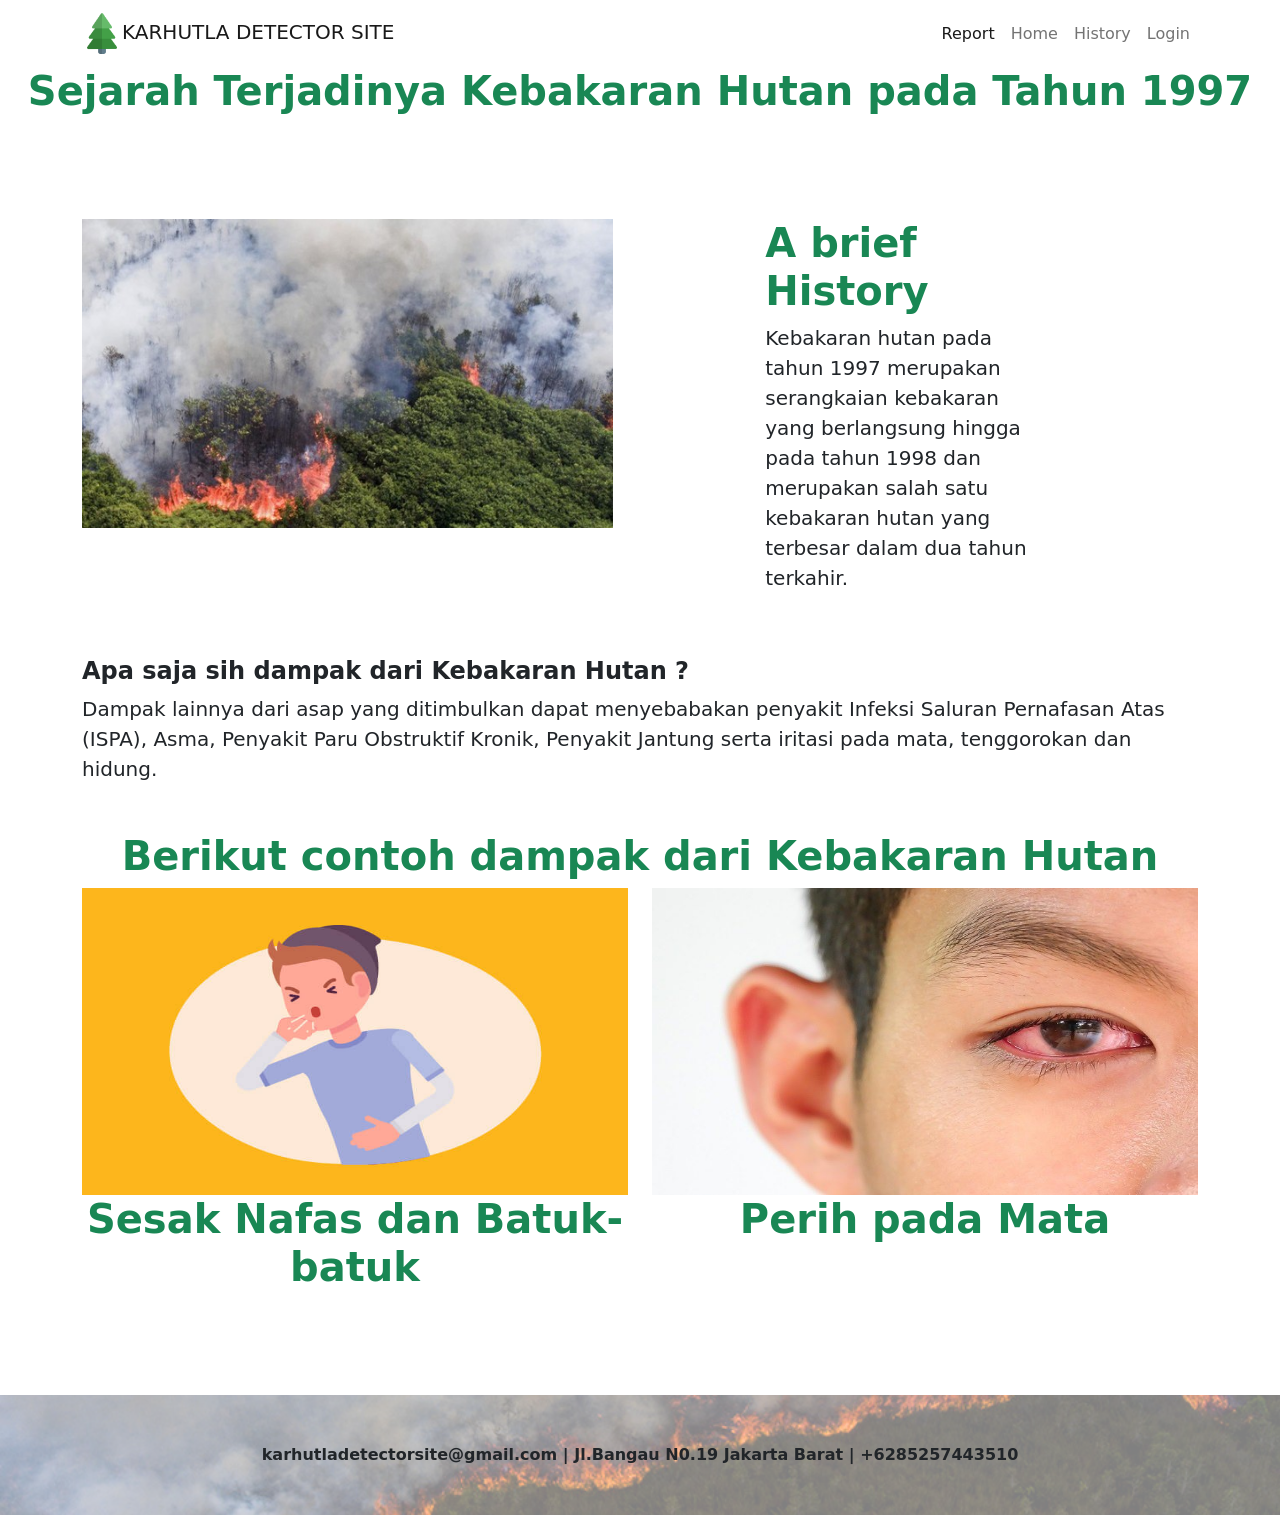
==== history.html @ f3c93c3b "Add files via upload" ====
<!DOCTYPE html>
<html lang="en">
<head>
    <meta charset="utf-8" />
        <meta name="viewport" content="width=device-width, initial-scale=1, shrink-to-fit=no" />
        <meta name="description" content="" />
        <meta name="author" content="" />
        <title>KARHUTLA DETECTOR SITE</title>
        <!-- Favicon-->
        <link rel="icon" type="image/x-icon" href="assets/christmas-tree.png" />
        <!-- Core theme CSS (includes Bootstrap)-->
        <link href="css/styles.css" rel="stylesheet" />
</head>
<body>
    <!-- Responsive navbar-->
    <nav class="navbar navbar-expand-lg navbar-white bg-white">
        <div class="container">
            <a class="navbar-brand" href="#!"><img src="assets/christmas-tree.png" alt="" width="40" height="41">KARHUTLA DETECTOR SITE</a>
            <button class="navbar-toggler" type="button" data-bs-toggle="collapse" data-bs-target="#navbarSupportedContent" aria-controls="navbarSupportedContent" aria-expanded="false" aria-label="Toggle navigation"><span class="navbar-toggler-icon"></span></button>
            <div class="collapse navbar-collapse" id="navbarSupportedContent">
                <ul class="navbar-nav ms-auto mb-2 mb-lg-0">
                    <li class="nav-item"><a class="nav-link active" aria-current="page" href="report.html">Report</a></li>
                    <li class="nav-item"><a class="nav-link" href="index.html">Home</a></li>
                    <li class="nav-item"><a class="nav-link" href="history.html">History</a></li>
                    <li class="nav-item"><a class="nav-link" href="login.html">Login</a></li>
                </ul>
            </div>
        </div>
    </nav>
    <!-- End of Navbar Content -->

    <!-- History Section -->
        <h1 class="text-center fw-bolder text-success">Sejarah Terjadinya Kebakaran Hutan pada Tahun 1997</h1>
        <section class="py-5">
            <div class="container my-5 d-flex">
                <img src="assets/kebakaran-lahan-gambut-di-desa-jungkal-1_169.jpeg" alt="" width="531" height="309">
                <div class="row justify-content-center">
                    <div class="col-lg-6">
                        <h2 class="text-success fs-1 fw-bolder">A brief History</h2>
                        <p class="lead">Kebakaran hutan pada tahun 1997 merupakan serangkaian kebakaran yang berlangsung hingga pada tahun 1998 dan merupakan salah satu kebakaran hutan yang terbesar dalam dua tahun terkahir.
                        </p>
                    </div>
                </div>
            </div>

            <div class="container my-5">
                <h4 class="fw-bolder">Apa saja sih dampak dari Kebakaran Hutan ?</h4>
                <p class="lead">Dampak lainnya dari asap yang ditimbulkan dapat menyebabakan penyakit Infeksi Saluran
                    Pernafasan Atas (ISPA), Asma, Penyakit Paru Obstruktif Kronik, Penyakit Jantung serta iritasi pada mata, tenggorokan dan hidung.
                </p>
            </div>

            <div class="container my-5">
                <div class="row justify-content-center">
                    <div class="col-lg-12">
                        <h2 class="text-center text-success fw-bolder fs-1">Berikut contoh dampak dari Kebakaran Hutan </h2>
                    </div>
                    <div class="col lg-6">
                        <div class="ratio ratio-16x9">
                            <img src="assets/alasan-pengidap-fibrosis-paru-perlu-pemeriksaan-spirometri.jpg" alt="">
                        </div>
                        <h1 class="text-center fw-semibold text-success">Sesak Nafas dan Batuk-batuk</h1>
                    </div>
                    <div class="col lg-6">
                        <div class="ratio ratio-16x9">
                            <img src="assets/sakit-mata.jpg" alt="">
                        </div>
                        <h1 class="text-center fw-semibold text-success">Perih pada Mata</h1>
                    </div>
                </div>
            </div>
            <div class="row">
            </div>
        </section>
    <!-- End Of Section -->
    <!-- Footer-->
    <footer class="py-5 bg-image-full" style="background-image: url('assets/KARHUTLA.png')">
        <div class="container">
            <p class="m-0 text-center text-dark fw-bolder">karhutladetectorsite@gmail.com | Jl.Bangau N0.19 Jakarta Barat | +6285257443510</p></div>
    </footer>
    <!-- Bootstrap core JS-->
    <script src="https://cdn.jsdelivr.net/npm/bootstrap@5.2.3/dist/js/bootstrap.bundle.min.js"></script>
    <!-- Core theme JS-->
    <script src="js/scripts.js"></script>
</body>
</html>
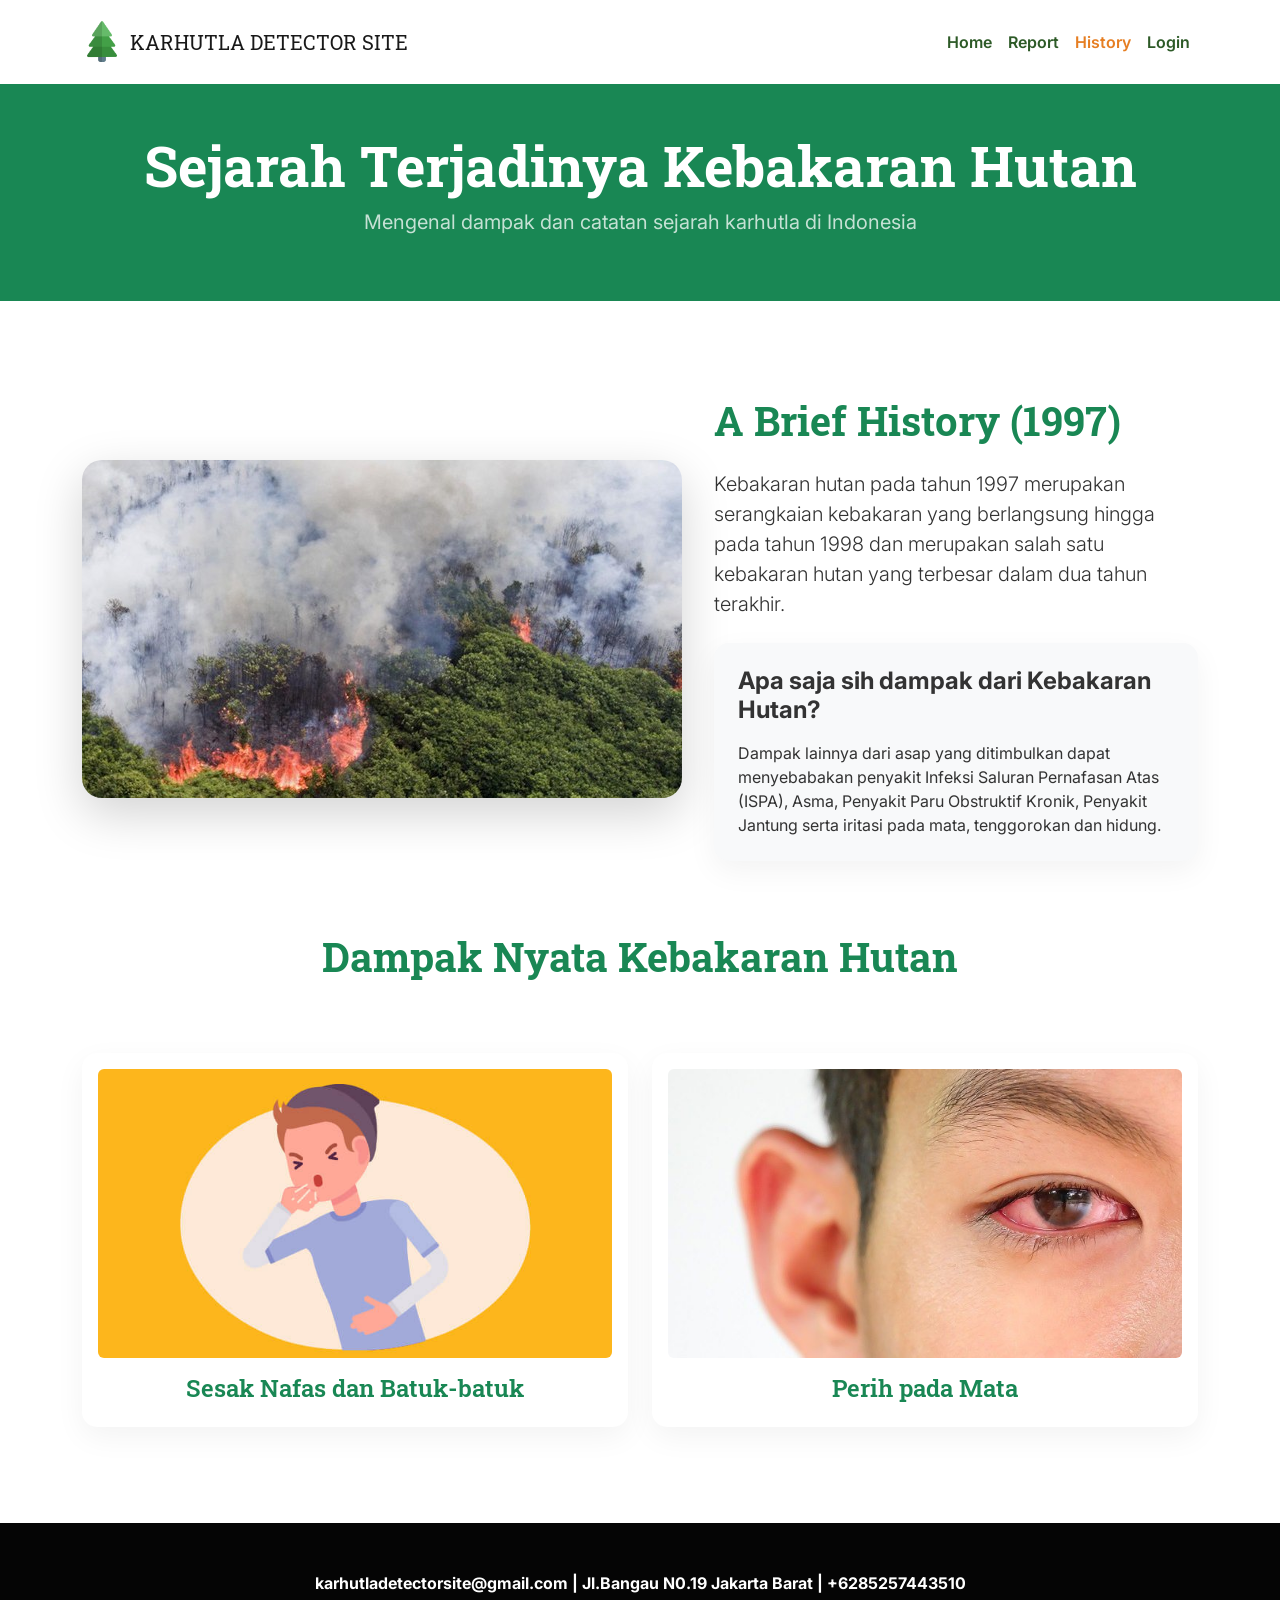
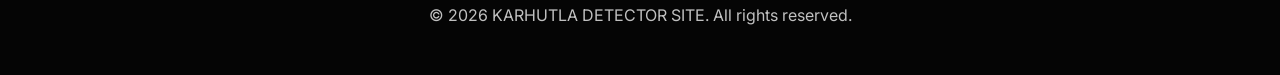
==== commit 7d93b588: "Improve UI/UX, fix broken links, and modernize design" ====
--- a/history.html
+++ b/history.html
@@ -2,82 +2,93 @@
 <html lang="en">
 <head>
     <meta charset="utf-8" />
-        <meta name="viewport" content="width=device-width, initial-scale=1, shrink-to-fit=no" />
-        <meta name="description" content="" />
-        <meta name="author" content="" />
-        <title>KARHUTLA DETECTOR SITE</title>
-        <!-- Favicon-->
-        <link rel="icon" type="image/x-icon" href="assets/christmas-tree.png" />
-        <!-- Core theme CSS (includes Bootstrap)-->
-        <link href="css/styles.css" rel="stylesheet" />
+    <meta name="viewport" content="width=device-width, initial-scale=1, shrink-to-fit=no" />
+    <meta name="description" content="History of forest fires in Indonesia - KARHUTLA DETECTOR SITE" />
+    <meta name="author" content="KARHUTLA Team" />
+    <title>History - KARHUTLA DETECTOR SITE</title>
+    <!-- Favicon-->
+    <link rel="icon" type="image/x-icon" href="assets/christmas-tree.png" />
+    <!-- Core theme CSS (includes Bootstrap)-->
+    <link href="css/styles.css" rel="stylesheet" />
+    <!-- Custom Premium CSS -->
+    <link href="css/custom.css" rel="stylesheet" />
 </head>
 <body>
     <!-- Responsive navbar-->
-    <nav class="navbar navbar-expand-lg navbar-white bg-white">
+    <nav class="navbar navbar-expand-lg sticky-top">
         <div class="container">
-            <a class="navbar-brand" href="#!"><img src="assets/christmas-tree.png" alt="" width="40" height="41">KARHUTLA DETECTOR SITE</a>
+            <a class="navbar-brand d-flex align-items-center" href="index.html">
+                <img src="assets/christmas-tree.png" alt="Logo" width="40" height="41" class="me-2">
+                KARHUTLA DETECTOR SITE
+            </a>
             <button class="navbar-toggler" type="button" data-bs-toggle="collapse" data-bs-target="#navbarSupportedContent" aria-controls="navbarSupportedContent" aria-expanded="false" aria-label="Toggle navigation"><span class="navbar-toggler-icon"></span></button>
             <div class="collapse navbar-collapse" id="navbarSupportedContent">
                 <ul class="navbar-nav ms-auto mb-2 mb-lg-0">
-                    <li class="nav-item"><a class="nav-link active" aria-current="page" href="report.html">Report</a></li>
                     <li class="nav-item"><a class="nav-link" href="index.html">Home</a></li>
-                    <li class="nav-item"><a class="nav-link" href="history.html">History</a></li>
+                    <li class="nav-item"><a class="nav-link" href="report.html">Report</a></li>
+                    <li class="nav-item"><a class="nav-link active" aria-current="page" href="history.html">History</a></li>
                     <li class="nav-item"><a class="nav-link" href="login.html">Login</a></li>
                 </ul>
             </div>
         </div>
     </nav>
-    <!-- End of Navbar Content -->
 
-    <!-- History Section -->
-        <h1 class="text-center fw-bolder text-success">Sejarah Terjadinya Kebakaran Hutan pada Tahun 1997</h1>
-        <section class="py-5">
-            <div class="container my-5 d-flex">
-                <img src="assets/kebakaran-lahan-gambut-di-desa-jungkal-1_169.jpeg" alt="" width="531" height="309">
-                <div class="row justify-content-center">
-                    <div class="col-lg-6">
-                        <h2 class="text-success fs-1 fw-bolder">A brief History</h2>
-                        <p class="lead">Kebakaran hutan pada tahun 1997 merupakan serangkaian kebakaran yang berlangsung hingga pada tahun 1998 dan merupakan salah satu kebakaran hutan yang terbesar dalam dua tahun terkahir.
-                        </p>
+    <!-- History Header -->
+    <section class="py-5 bg-success text-white">
+        <div class="container text-center">
+            <h1 class="fw-bolder display-4">Sejarah Terjadinya Kebakaran Hutan</h1>
+            <p class="fs-5 opacity-75">Mengenal dampak dan catatan sejarah karhutla di Indonesia</p>
+        </div>
+    </section>
+
+    <!-- History Content Section -->
+    <section class="py-5">
+        <div class="container my-5">
+            <div class="responsive-layout mb-5">
+                <img src="assets/kebakaran-lahan-gambut-di-desa-jungkal-1_169.jpeg" alt="Historical Fire" class="shadow-lg">
+                <div class="text-content">
+                    <h2 class="text-success fs-1 fw-bolder mb-4">A Brief History (1997)</h2>
+                    <p class="lead">Kebakaran hutan pada tahun 1997 merupakan serangkaian kebakaran yang berlangsung hingga pada tahun 1998 dan merupakan salah satu kebakaran hutan yang terbesar dalam dua tahun terakhir.
+                    </p>
+                    <div class="card bg-light border-0 p-4 mt-4">
+                        <h4 class="fw-bolder mb-3">Apa saja sih dampak dari Kebakaran Hutan?</h4>
+                        <p class="mb-0">Dampak lainnya dari asap yang ditimbulkan dapat menyebabakan penyakit Infeksi Saluran Pernafasan Atas (ISPA), Asma, Penyakit Paru Obstruktif Kronik, Penyakit Jantung serta iritasi pada mata, tenggorokan dan hidung.</p>
                     </div>
                 </div>
             </div>
 
-            <div class="container my-5">
-                <h4 class="fw-bolder">Apa saja sih dampak dari Kebakaran Hutan ?</h4>
-                <p class="lead">Dampak lainnya dari asap yang ditimbulkan dapat menyebabakan penyakit Infeksi Saluran
-                    Pernafasan Atas (ISPA), Asma, Penyakit Paru Obstruktif Kronik, Penyakit Jantung serta iritasi pada mata, tenggorokan dan hidung.
-                </p>
-            </div>
-
-            <div class="container my-5">
-                <div class="row justify-content-center">
-                    <div class="col-lg-12">
-                        <h2 class="text-center text-success fw-bolder fs-1">Berikut contoh dampak dari Kebakaran Hutan </h2>
+            <div class="row g-4 mt-5">
+                <div class="col-lg-12">
+                    <h2 class="text-center text-success fw-bolder fs-1 mb-5">Dampak Nyata Kebakaran Hutan</h2>
+                </div>
+                <div class="col-lg-6">
+                    <div class="card h-100 p-3">
+                        <div class="ratio ratio-16x9 rounded overflow-hidden mb-3">
+                            <img src="assets/alasan-pengidap-fibrosis-paru-perlu-pemeriksaan-spirometri.jpg" alt="Impact Respiratory" style="object-fit: cover;">
+                        </div>
+                        <h3 class="text-center fw-semibold text-success h4">Sesak Nafas dan Batuk-batuk</h3>
                     </div>
-                    <div class="col lg-6">
-                        <div class="ratio ratio-16x9">
-                            <img src="assets/alasan-pengidap-fibrosis-paru-perlu-pemeriksaan-spirometri.jpg" alt="">
+                </div>
+                <div class="col-lg-6">
+                    <div class="card h-100 p-3">
+                        <div class="ratio ratio-16x9 rounded overflow-hidden mb-3">
+                            <img src="assets/sakit-mata.jpg" alt="Impact Eye" style="object-fit: cover;">
                         </div>
-                        <h1 class="text-center fw-semibold text-success">Sesak Nafas dan Batuk-batuk</h1>
-                    </div>
-                    <div class="col lg-6">
-                        <div class="ratio ratio-16x9">
-                            <img src="assets/sakit-mata.jpg" alt="">
-                        </div>
-                        <h1 class="text-center fw-semibold text-success">Perih pada Mata</h1>
+                        <h3 class="text-center fw-semibold text-success h4">Perih pada Mata</h3>
                     </div>
                 </div>
             </div>
-            <div class="row">
-            </div>
-        </section>
-    <!-- End Of Section -->
+        </div>
+    </section>
+
     <!-- Footer-->
     <footer class="py-5 bg-image-full" style="background-image: url('assets/KARHUTLA.png')">
         <div class="container">
-            <p class="m-0 text-center text-dark fw-bolder">karhutladetectorsite@gmail.com | Jl.Bangau N0.19 Jakarta Barat | +6285257443510</p></div>
+            <p class="m-0 text-center fw-bolder">karhutladetectorsite@gmail.com | Jl.Bangau N0.19 Jakarta Barat | +6285257443510</p>
+            <p class="m-0 text-center mt-2 opacity-75">&copy; 2026 KARHUTLA DETECTOR SITE. All rights reserved.</p>
+        </div>
     </footer>
+
     <!-- Bootstrap core JS-->
     <script src="https://cdn.jsdelivr.net/npm/bootstrap@5.2.3/dist/js/bootstrap.bundle.min.js"></script>
     <!-- Core theme JS-->
--- a/css/custom.css
+++ b/css/custom.css
@@ -0,0 +1,158 @@
+/* Custom Premium Design System for KARHUTLA */
+@import url('https://fonts.googleapis.com/css2?family=Inter:wght@300;400;600;800&family=Roboto+Slab:wght@400;700&display=swap');
+
+:root {
+    --primary-green: #2d5a27;
+    --accent-orange: #e67e22;
+    --glass-bg: rgba(255, 255, 255, 0.85);
+    --glass-border: rgba(255, 255, 255, 0.3);
+    --dark-overlay: rgba(0, 0, 0, 0.6);
+}
+
+body {
+    font-family: 'Inter', sans-serif;
+    color: #333;
+}
+
+h1, h2, h3, .navbar-brand {
+    font-family: 'Roboto Slab', serif;
+}
+
+/* Glassmorphism Navigation */
+.navbar {
+    background: var(--glass-bg) !important;
+    backdrop-filter: blur(10px);
+    border-bottom: 1px solid var(--glass-border);
+    padding: 1rem 0;
+    transition: all 0.3s ease;
+}
+
+.nav-link {
+    font-weight: 600;
+    color: var(--primary-green) !important;
+    transition: color 0.3s ease;
+}
+
+.nav-link:hover, .nav-link.active {
+    color: var(--accent-orange) !important;
+}
+
+/* Hero Section with Overlay */
+header.bg-image-full {
+    position: relative;
+    overflow: hidden;
+}
+
+header.bg-image-full::before {
+    content: '';
+    position: absolute;
+    top: 0;
+    left: 0;
+    right: 0;
+    bottom: 0;
+    background: var(--dark-overlay);
+    z-index: 1;
+}
+
+header.bg-image-full .text-center {
+    position: relative;
+    z-index: 2;
+}
+
+header.bg-image-full h1, header.bg-image-full p {
+    color: #fff !important;
+    text-shadow: 0 2px 10px rgba(0,0,0,0.5);
+}
+
+/* Premium Cards */
+.card {
+    border: none;
+    border-radius: 15px;
+    overflow: hidden;
+    box-shadow: 0 10px 30px rgba(0,0,0,0.05);
+    transition: all 0.4s cubic-bezier(0.175, 0.885, 0.32, 1.275);
+}
+
+.card:hover {
+    transform: translateY(-10px);
+    box-shadow: 0 15px 40px rgba(0,0,0,0.15);
+}
+
+.card-title {
+    color: var(--primary-green);
+}
+
+/* Modern Buttons */
+.btn-success {
+    background-color: var(--primary-green);
+    border: none;
+    padding: 0.8rem 2rem;
+    border-radius: 50px;
+    transition: all 0.3s ease;
+}
+
+.btn-success:hover {
+    background-color: #1e3d1a;
+    transform: scale(1.05);
+    box-shadow: 0 5px 15px rgba(45, 90, 39, 0.4);
+}
+
+/* Form Styles */
+.form-control {
+    border-radius: 10px;
+    padding: 0.8rem 1.2rem;
+    border: 1px solid #ddd;
+    transition: all 0.3s ease;
+}
+
+.form-control:focus {
+    border-color: var(--primary-green);
+    box-shadow: 0 0 0 0.25rem rgba(45, 90, 39, 0.25);
+}
+
+/* Responsive Image layout */
+.responsive-layout {
+    display: flex;
+    flex-wrap: wrap;
+    align-items: center;
+    gap: 2rem;
+}
+
+.responsive-layout img {
+    flex: 1 1 400px;
+    max-width: 100%;
+    height: auto;
+    border-radius: 20px;
+    box-shadow: 0 10px 30px rgba(0,0,0,0.1);
+}
+
+.responsive-layout .text-content {
+    flex: 1 1 400px;
+}
+
+/* Footer Styling */
+footer {
+    position: relative;
+    background: #1a1a1a !important;
+}
+
+footer::before {
+    content: '';
+    position: absolute;
+    top: 0;
+    left: 0;
+    right: 0;
+    bottom: 0;
+    background: rgba(0,0,0,0.8);
+    z-index: 1;
+}
+
+footer .container {
+    position: relative;
+    z-index: 2;
+    color: #aaa !important;
+}
+
+footer p {
+    color: #fff !important;
+}
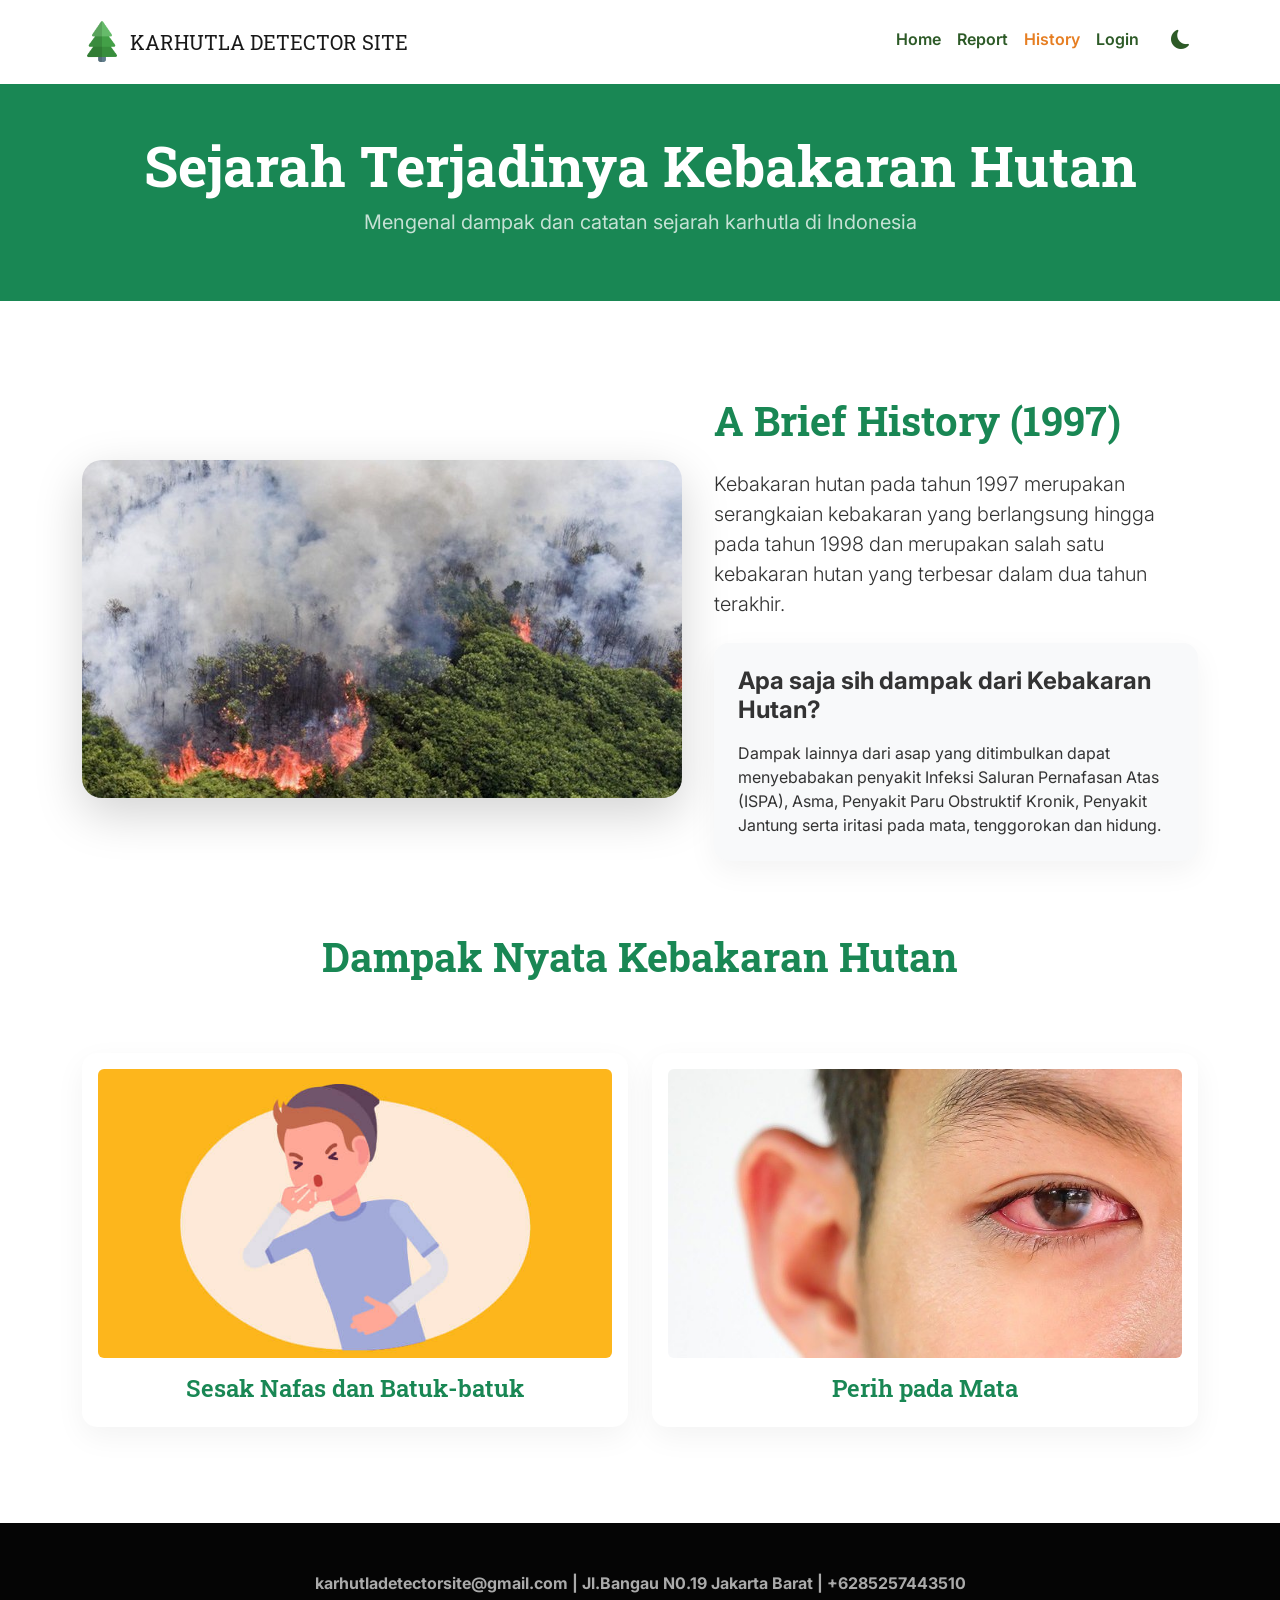
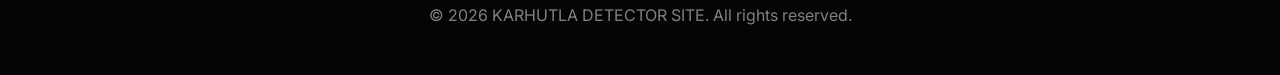
==== commit eb5a3969: "Add Dark Mode feature with local storage persistence" ====
--- a/history.html
+++ b/history.html
@@ -12,6 +12,8 @@
     <link href="css/styles.css" rel="stylesheet" />
     <!-- Custom Premium CSS -->
     <link href="css/custom.css" rel="stylesheet" />
+    <!-- Bootstrap Icons -->
+    <link rel="stylesheet" href="https://cdn.jsdelivr.net/npm/bootstrap-icons@1.10.5/font/bootstrap-icons.css">
 </head>
 <body>
     <!-- Responsive navbar-->
@@ -28,6 +30,11 @@
                     <li class="nav-item"><a class="nav-link" href="report.html">Report</a></li>
                     <li class="nav-item"><a class="nav-link active" aria-current="page" href="history.html">History</a></li>
                     <li class="nav-item"><a class="nav-link" href="login.html">Login</a></li>
+                    <li class="nav-item ms-lg-3">
+                        <button id="theme-toggle" class="theme-toggle" aria-label="Toggle dark mode">
+                            <i class="bi bi-moon-fill"></i>
+                        </button>
+                    </li>
                 </ul>
             </div>
         </div>
@@ -93,5 +100,7 @@
     <script src="https://cdn.jsdelivr.net/npm/bootstrap@5.2.3/dist/js/bootstrap.bundle.min.js"></script>
     <!-- Core theme JS-->
     <script src="js/scripts.js"></script>
+    <!-- Dark Mode JS -->
+    <script src="js/theme-toggle.js"></script>
 </body>
 </html>
--- a/css/custom.css
+++ b/css/custom.css
@@ -7,11 +7,28 @@
     --glass-bg: rgba(255, 255, 255, 0.85);
     --glass-border: rgba(255, 255, 255, 0.3);
     --dark-overlay: rgba(0, 0, 0, 0.6);
+    --bg-color: #ffffff;
+    --text-color: #333333;
+    --card-bg: #ffffff;
+    --light-bg: #f8f9fa;
+}
+
+[data-theme='dark'] {
+    --primary-green: #4caf50;
+    --accent-orange: #ff9800;
+    --glass-bg: rgba(30, 30, 30, 0.85);
+    --glass-border: rgba(255, 255, 255, 0.1);
+    --bg-color: #121212;
+    --text-color: #e0e0e0;
+    --card-bg: #1e1e1e;
+    --light-bg: #1a1a1a;
 }
 
 body {
     font-family: 'Inter', sans-serif;
-    color: #333;
+    color: var(--text-color);
+    background-color: var(--bg-color);
+    transition: background-color 0.3s ease, color 0.3s ease;
 }
 
 h1, h2, h3, .navbar-brand {
@@ -69,6 +86,7 @@
     border: none;
     border-radius: 15px;
     overflow: hidden;
+    background-color: var(--card-bg);
     box-shadow: 0 10px 30px rgba(0,0,0,0.05);
     transition: all 0.4s cubic-bezier(0.175, 0.885, 0.32, 1.275);
 }
@@ -153,6 +171,33 @@
     color: #aaa !important;
 }
 
-footer p {
-    color: #fff !important;
-}
+.bg-light {
+    background-color: var(--light-bg) !important;
+}
+
+.text-muted {
+    color: var(--text-color) !important;
+    opacity: 0.7;
+}
+
+/* Theme Toggle Button Styles */
+.theme-toggle {
+    background: none;
+    border: none;
+    color: var(--primary-green);
+    font-size: 1.2rem;
+    cursor: pointer;
+    padding: 0.5rem;
+    display: flex;
+    align-items: center;
+    justify-content: center;
+    transition: transform 0.3s ease;
+}
+
+.theme-toggle:hover {
+    transform: rotate(15deg) scale(1.1);
+}
+
+[data-theme='dark'] .theme-toggle {
+    color: var(--accent-orange);
+}
